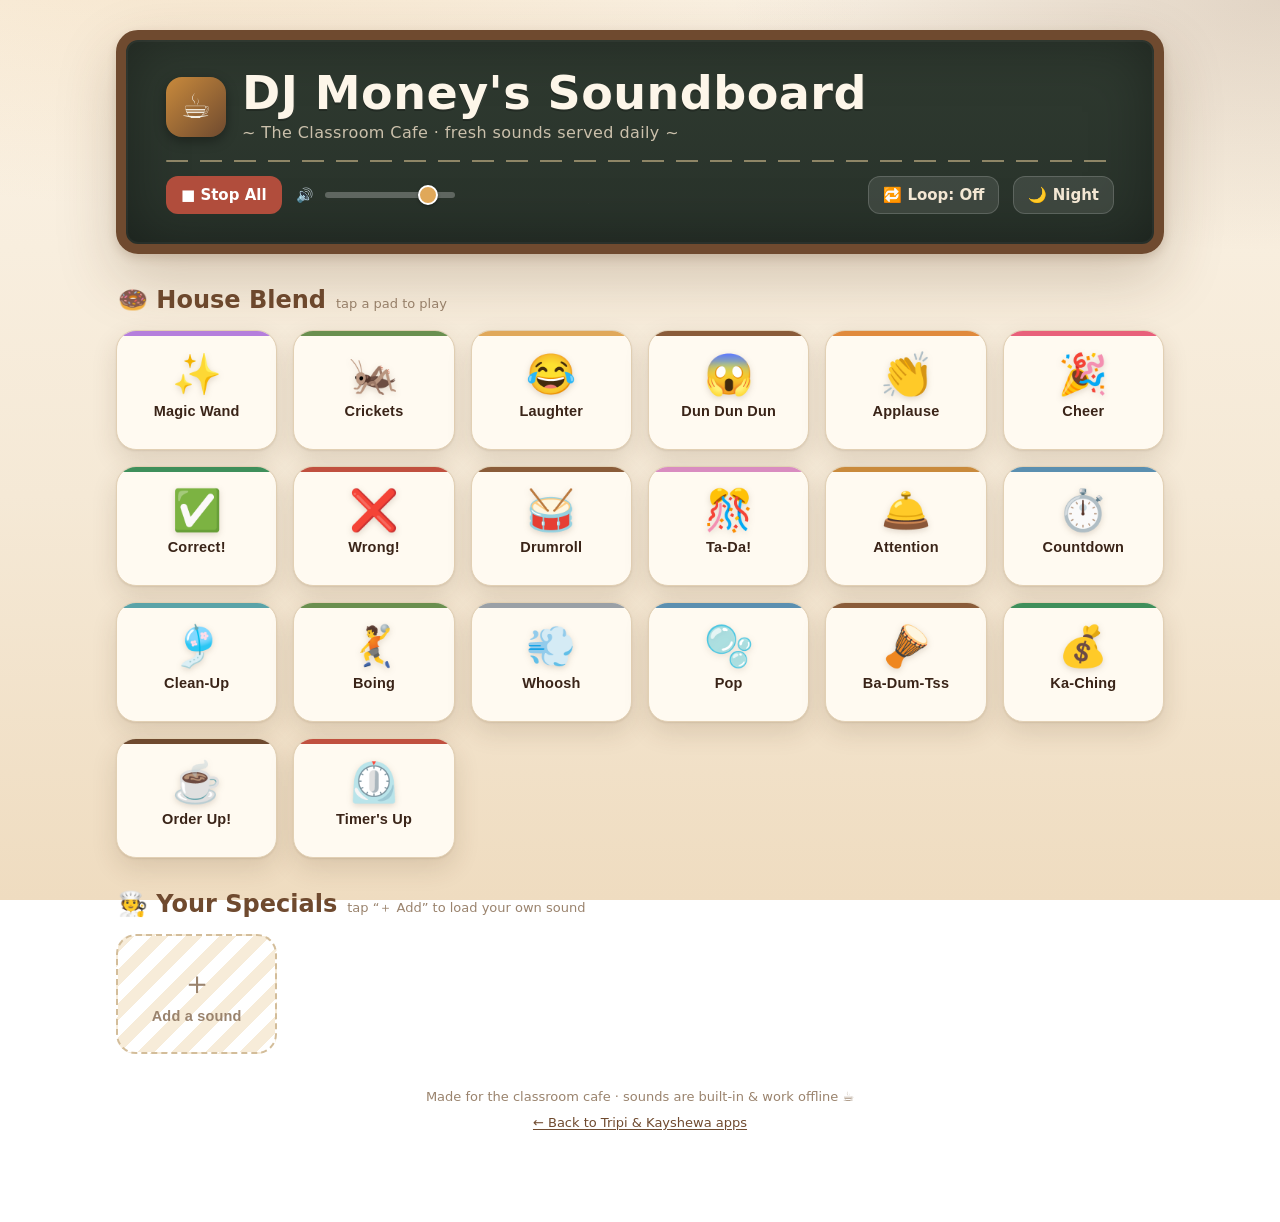
==== apps/soundboard/index.html @ e9bf2f73 "Add DJ Money's Soundboard — cafe-themed classroom soundboard app Self-contained soundboard under app" ====
<!DOCTYPE html>
<html lang="en">
<head>
<meta charset="utf-8">
<meta name="viewport" content="width=device-width, initial-scale=1, maximum-scale=1, user-scalable=no">
<meta name="description" content="DJ Money's Soundboard — a cafe-themed classroom soundboard with magic wand, applause, crickets, and your own custom sounds.">
<meta name="apple-mobile-web-app-capable" content="yes">
<meta name="theme-color" content="#6f4a2f">
<title>DJ Money's Soundboard ☕</title>
<style>
/* ============================================================
   DJ MONEY'S SOUNDBOARD — "Cafe" theme
   Self-contained: system fonts only, no CDNs, no external calls.
   ============================================================ */
:root{
  --crema:#f5e9d6; --crema2:#efdcc0; --foam:#fbf3e6;
  --espresso:#3a2418; --cocoa:#5b3a25; --coffee:#6f4a2f; --coffee2:#8a5c39;
  --caramel:#c98a3c; --caramel2:#e0a85a; --mocha:#7a5a44;
  --board:#2f3a30; --board-line:#5c6b5a;   /* chalkboard menu */
  --chalk:#f3efe4;
  --ink:#3a2418; --ink2:#6f5744; --ink3:#9a836d;
  --line:#e2d0b4; --line2:#d3bd9a;
  --card:#fffaf1; --card2:#f7ecd9;
  --good:#3f8f5b; --bad:#c0503f;
  --shadow:0 1px 2px rgba(80,50,20,.10),0 10px 26px rgba(80,50,20,.14);
  --shadow-lg:0 4px 10px rgba(80,50,20,.16),0 24px 60px rgba(80,50,20,.22);
  --radius:20px;
  --sans:'Trebuchet MS','Segoe UI',system-ui,-apple-system,Roboto,'Helvetica Neue',sans-serif;
  --display:'Marker Felt','Comic Sans MS','Trebuchet MS',var(--sans);
}
:root[data-theme="night"]{
  --crema:#241a13; --crema2:#1c140e; --foam:#2a1f16;
  --foam-panel:#2f2318;
  --ink:#f3e7d5; --ink2:#cdb79c; --ink3:#9c876e;
  --line:#40301f; --line2:#523d27;
  --card:#31251a; --card2:#3a2c1e;
  --board:#20281f; --board-line:#3d4a3b;
  --shadow:0 1px 2px rgba(0,0,0,.4),0 10px 26px rgba(0,0,0,.5);
  --shadow-lg:0 4px 10px rgba(0,0,0,.5),0 24px 60px rgba(0,0,0,.6);
}

*{box-sizing:border-box; -webkit-tap-highlight-color:transparent}
html{-webkit-text-size-adjust:100%}
body{
  margin:0; color:var(--ink); font-family:var(--sans); line-height:1.4;
  -webkit-font-smoothing:antialiased; min-height:100vh;
  background:
    radial-gradient(1200px 500px at 15% -10%, rgba(224,168,90,.20), transparent 60%),
    radial-gradient(1000px 460px at 100% 0%, rgba(111,74,47,.18), transparent 55%),
    linear-gradient(180deg,var(--foam),var(--crema) 55%,var(--crema2));
  background-attachment:fixed;
}
:root[data-theme="night"] body{
  background:
    radial-gradient(1200px 500px at 15% -10%, rgba(201,138,60,.14), transparent 60%),
    radial-gradient(1000px 460px at 100% 0%, rgba(0,0,0,.4), transparent 55%),
    linear-gradient(180deg,#2a1f16,#1c140e 60%,#150f0a);
}
.wrap{max-width:1100px; margin:0 auto; padding:clamp(14px,3vw,30px) clamp(12px,3vw,26px) 90px}

/* ---------------- Header: a cafe menu board ---------------- */
.board{
  position:relative; background:
    linear-gradient(180deg,var(--board),#28322a);
  border:10px solid var(--coffee); border-radius:22px;
  box-shadow:var(--shadow-lg), inset 0 0 0 2px rgba(255,255,255,.04), inset 0 0 60px rgba(0,0,0,.35);
  padding:clamp(18px,3.5vw,30px) clamp(18px,4vw,40px); color:var(--chalk); overflow:hidden;
  margin-bottom:clamp(16px,3vw,26px);
}
.board:before{ /* chalk dust texture */
  content:""; position:absolute; inset:0; pointer-events:none; opacity:.5;
  background:
    radial-gradient(2px 2px at 20% 30%, rgba(255,255,255,.06), transparent),
    radial-gradient(2px 2px at 70% 60%, rgba(255,255,255,.05), transparent),
    radial-gradient(1px 1px at 45% 80%, rgba(255,255,255,.05), transparent);
}
.board-top{display:flex; align-items:center; gap:16px; flex-wrap:wrap}
.logo{flex:none; width:60px; height:60px; border-radius:16px; display:grid; place-items:center;
  background:linear-gradient(135deg,var(--caramel),var(--coffee)); font-size:34px;
  box-shadow:0 4px 12px rgba(0,0,0,.35); position:relative}
.steam{position:absolute; top:-10px; left:50%; width:5px; height:14px; border-radius:3px;
  background:rgba(255,255,255,.5); filter:blur(2px); opacity:0; transform:translateX(-50%)}
.steam.s2{left:38%} .steam.s3{left:62%}
.logo:hover .steam{animation:steam 1.6s ease-in-out infinite}
.logo:hover .s2{animation-delay:.4s} .logo:hover .s3{animation-delay:.8s}
@keyframes steam{0%{opacity:0;transform:translate(-50%,0) scale(1)}30%{opacity:.7}100%{opacity:0;transform:translate(-50%,-16px) scale(1.6)}}
.title h1{margin:0; font-family:var(--display); font-weight:700; letter-spacing:.5px;
  font-size:clamp(28px,5.5vw,46px); line-height:1;
  color:#fdf6e9; text-shadow:0 2px 0 rgba(0,0,0,.25), 1px 1px 0 rgba(255,255,255,.06)}
.title .sub{display:block; margin-top:6px; font-family:var(--display); font-size:clamp(13px,2vw,16px);
  color:#e7d9c2; opacity:.85; letter-spacing:.4px}
.board-rule{height:2px; margin:16px 0 4px; border:0; border-radius:2px;
  background:repeating-linear-gradient(90deg, rgba(224,200,150,.55) 0 22px, transparent 22px 34px)}

/* ---------------- Controls bar ---------------- */
.controls{display:flex; align-items:center; gap:10px 14px; flex-wrap:wrap; margin-top:14px}
.ctrl{display:inline-flex; align-items:center; gap:9px; background:rgba(255,255,255,.10);
  border:1px solid rgba(255,255,255,.16); color:#f3e7d3; padding:9px 14px; border-radius:12px;
  font-size:15px; font-weight:600; cursor:pointer; font-family:var(--sans); user-select:none}
.ctrl:hover{background:rgba(255,255,255,.18)}
.ctrl:active{transform:translateY(1px)}
.ctrl.stop{background:rgba(192,80,63,.9); border-color:transparent; color:#fff}
.ctrl.stop:hover{background:#b5442f}
.vol{display:inline-flex; align-items:center; gap:10px; color:#f3e7d3; font-size:14px; font-weight:600}
.vol input[type=range]{-webkit-appearance:none; appearance:none; width:130px; height:6px; border-radius:6px;
  background:rgba(255,255,255,.25); outline:none}
.vol input[type=range]::-webkit-slider-thumb{-webkit-appearance:none; width:20px; height:20px; border-radius:50%;
  background:var(--caramel2); border:2px solid #fff; cursor:pointer; box-shadow:0 1px 3px rgba(0,0,0,.4)}
.vol input[type=range]::-moz-range-thumb{width:20px;height:20px;border-radius:50%;background:var(--caramel2);border:2px solid #fff;cursor:pointer}
.spacer{flex:1}

/* ---------------- Section headings ---------------- */
.section{margin:clamp(20px,3vw,30px) 2px 12px; display:flex; align-items:baseline; gap:10px}
.section h2{margin:0; font-family:var(--display); font-size:clamp(19px,3vw,24px); color:var(--coffee)}
:root[data-theme="night"] .section h2{color:var(--caramel2)}
.section .note{font-size:13px; color:var(--ink3)}

/* ---------------- Sound grid ---------------- */
.grid{display:grid; gap:clamp(10px,1.8vw,16px);
  grid-template-columns:repeat(auto-fill,minmax(150px,1fr))}
@media (max-width:520px){ .grid{grid-template-columns:repeat(2,1fr)} }

.pad{position:relative; border:1px solid var(--line); border-radius:var(--radius);
  background:var(--card); box-shadow:var(--shadow); cursor:pointer; user-select:none;
  padding:18px 12px 15px; min-height:120px; display:flex; flex-direction:column;
  align-items:center; justify-content:center; gap:9px; text-align:center;
  transition:transform .12s ease, box-shadow .12s ease, border-color .12s ease, background .12s;
  overflow:hidden; -webkit-user-select:none; touch-action:manipulation}
.pad:hover{transform:translateY(-3px); box-shadow:var(--shadow-lg); border-color:var(--line2)}
.pad:active{transform:translateY(0) scale(.97)}
.pad .emoji{font-size:clamp(30px,5vw,40px); line-height:1; filter:drop-shadow(0 2px 3px rgba(80,50,20,.18))}
.pad .label{font-size:14.5px; font-weight:700; color:var(--ink); letter-spacing:.2px}
.pad .tag{font-size:11px; color:var(--ink3); font-weight:600; text-transform:uppercase; letter-spacing:.5px}
/* warm accent stripe on top */
.pad:before{content:""; position:absolute; top:0; left:0; right:0; height:5px;
  background:var(--acc,var(--caramel))}
/* playing state */
.pad.playing{border-color:var(--acc,var(--caramel))}
.pad.playing .emoji{animation:bounce .5s ease}
@keyframes bounce{0%,100%{transform:translateY(0)}30%{transform:translateY(-8px) scale(1.12)}}
.pad .ring{position:absolute; inset:0; border-radius:var(--radius); pointer-events:none;
  box-shadow:0 0 0 0 var(--acc,var(--caramel)); opacity:0}
.pad.playing .ring{animation:ring .6s ease-out}
@keyframes ring{0%{opacity:.5; box-shadow:0 0 0 0 var(--acc)}100%{opacity:0; box-shadow:0 0 0 16px var(--acc)}}

/* custom pad extras */
.pad.custom .mini{position:absolute; top:6px; right:6px; display:flex; gap:4px; opacity:0; transition:opacity .12s}
.pad.custom:hover .mini, .pad.custom.show-mini .mini{opacity:1}
.mini button{width:26px; height:26px; border-radius:8px; border:1px solid var(--line2);
  background:var(--card2); color:var(--ink2); font-size:13px; cursor:pointer; display:grid; place-items:center; padding:0}
.mini button:hover{background:var(--line); color:var(--ink)}

/* empty / add slot */
.pad.add{background:repeating-linear-gradient(135deg,var(--card2) 0 12px, transparent 12px 24px);
  border:2px dashed var(--line2); box-shadow:none; color:var(--ink3)}
.pad.add:before{display:none}
.pad.add:hover{border-color:var(--caramel); color:var(--coffee); background:var(--card2)}
.pad.add .emoji{font-size:32px; filter:none}
.pad.add .label{color:inherit; font-weight:600}

/* toast + hidden file input */
#toast{position:fixed; left:50%; bottom:24px; transform:translateX(-50%) translateY(20px);
  background:var(--espresso); color:#fdf3e3; padding:11px 18px; border-radius:12px; font-size:14px;
  font-weight:600; box-shadow:var(--shadow-lg); opacity:0; pointer-events:none; transition:.25s; z-index:50; max-width:90vw}
#toast.show{opacity:1; transform:translateX(-50%) translateY(0)}
#file{display:none}

footer{margin-top:34px; text-align:center; color:var(--ink3); font-size:13px}
footer a{color:var(--coffee); text-decoration:underline; text-underline-offset:2px}
:root[data-theme="night"] footer a{color:var(--caramel2)}
.backhome{display:inline-flex; align-items:center; gap:6px; margin-top:8px}

/* modal for naming custom sounds */
#modal{position:fixed; inset:0; z-index:100; display:none; align-items:center; justify-content:center;
  background:rgba(40,25,12,.55); backdrop-filter:blur(4px); padding:22px}
#modal.show{display:flex}
.sheet{width:min(94vw,380px); background:var(--card); border:1px solid var(--line2); border-radius:20px;
  box-shadow:var(--shadow-lg); padding:24px 22px; text-align:center}
.sheet h3{margin:0 0 4px; font-family:var(--display); font-size:22px; color:var(--coffee)}
.sheet p{margin:0 0 16px; font-size:13.5px; color:var(--ink2)}
.emopick{display:flex; flex-wrap:wrap; gap:6px; justify-content:center; margin-bottom:14px}
.emopick button{width:40px; height:40px; border-radius:10px; border:1px solid var(--line); background:var(--card2);
  font-size:21px; cursor:pointer}
.emopick button.sel{border-color:var(--caramel); background:var(--caramel2); transform:scale(1.05)}
.sheet input[type=text]{width:100%; padding:12px 14px; border-radius:12px; border:1px solid var(--line2);
  background:var(--foam); color:var(--ink); font-size:16px; font-family:var(--sans); outline:none}
:root[data-theme="night"] .sheet input[type=text]{background:var(--crema)}
.sheet input:focus{border-color:var(--caramel)}
.sheet-btns{display:flex; gap:10px; margin-top:18px}
.sheet-btns button{flex:1; padding:12px; border-radius:12px; border:0; font-size:15px; font-weight:700; cursor:pointer; font-family:var(--sans)}
.sheet-btns .ok{background:var(--coffee); color:#fff}
.sheet-btns .ok:hover{background:var(--cocoa)}
.sheet-btns .cancel{background:var(--card2); color:var(--ink2); border:1px solid var(--line)}
</style>
</head>
<body>
<div class="wrap">

  <!-- ======== Header board ======== -->
  <header class="board">
    <div class="board-top">
      <div class="logo">☕<span class="steam s1"></span><span class="steam s2"></span><span class="steam s3"></span></div>
      <div class="title">
        <h1>DJ Money's Soundboard</h1>
        <span class="sub">~ The Classroom Cafe · fresh sounds served daily ~</span>
      </div>
    </div>
    <hr class="board-rule">
    <div class="controls">
      <button class="ctrl stop" id="stopAll" title="Stop everything">■ Stop All</button>
      <label class="vol" title="Volume">🔊
        <input type="range" id="vol" min="0" max="1" step="0.01" value="0.85" aria-label="Volume">
      </label>
      <span class="spacer"></span>
      <button class="ctrl" id="loopBtn" title="Loop the next sound you press" aria-pressed="false">🔁 Loop: Off</button>
      <button class="ctrl" id="themeBtn" title="Toggle day / night">🌙 Night</button>
    </div>
  </header>

  <!-- ======== Preset sounds ======== -->
  <div class="section"><h2>🍩 House Blend</h2><span class="note">tap a pad to play</span></div>
  <main class="grid" id="presetGrid"></main>

  <!-- ======== Custom / programmable ======== -->
  <div class="section"><h2>🧑‍🍳 Your Specials</h2><span class="note">tap “＋ Add” to load your own sound</span></div>
  <main class="grid" id="customGrid"></main>

  <footer>
    <div>Made for the classroom cafe · sounds are built-in &amp; work offline ☕</div>
    <a class="backhome" href="../../">← Back to Tripi &amp; Kayshewa apps</a>
  </footer>
</div>

<input type="file" id="file" accept="audio/*">
<div id="toast"></div>

<!-- naming modal -->
<div id="modal" role="dialog" aria-modal="true" aria-label="Name your sound">
  <div class="sheet">
    <h3 id="modalTitle">Name your special</h3>
    <p>Pick an icon and a name for this button.</p>
    <div class="emopick" id="emopick"></div>
    <input type="text" id="soundName" maxlength="24" placeholder="e.g. Air Horn" autocomplete="off">
    <div class="sheet-btns">
      <button class="cancel" id="modalCancel">Cancel</button>
      <button class="ok" id="modalOk">Save</button>
    </div>
  </div>
</div>

<script>
/* ============================================================
   PRESET SOUND CONFIG — the 5 requested + more classroom picks.
   To swap a clip, just replace the file in ./sounds/ (keep name).
   `acc` is the pad's accent colour.
   ============================================================ */
const PRESETS = [
  { file:"magic-wand",    emoji:"✨", label:"Magic Wand",  acc:"#b57edc" },
  { file:"crickets",      emoji:"🦗", label:"Crickets",    acc:"#6a8f4f" },
  { file:"laughter",      emoji:"😂", label:"Laughter",    acc:"#e0a85a" },
  { file:"dramatic",      emoji:"😱", label:"Dun Dun Dun", acc:"#8a5c39" },
  { file:"applause",      emoji:"👏", label:"Applause",    acc:"#e08a3c" },
  { file:"cheer",         emoji:"🎉", label:"Cheer",       acc:"#e8607a" },
  { file:"ding",          emoji:"✅", label:"Correct!",    acc:"#3f8f5b" },
  { file:"buzzer",        emoji:"❌", label:"Wrong!",      acc:"#c0503f" },
  { file:"drumroll",      emoji:"🥁", label:"Drumroll",    acc:"#8a5c39" },
  { file:"tada",          emoji:"🎊", label:"Ta-Da!",      acc:"#d98cc0" },
  { file:"bell",          emoji:"🛎️", label:"Attention",   acc:"#c98a3c" },
  { file:"countdown",     emoji:"⏱️", label:"Countdown",   acc:"#5b8fb0" },
  { file:"chime",         emoji:"🎐", label:"Clean-Up",    acc:"#5aa3a8" },
  { file:"boing",         emoji:"🤾", label:"Boing",       acc:"#6a8f4f" },
  { file:"whoosh",        emoji:"💨", label:"Whoosh",      acc:"#9aa0a6" },
  { file:"pop",           emoji:"🫧", label:"Pop",         acc:"#5b8fb0" },
  { file:"rimshot",       emoji:"🪘", label:"Ba-Dum-Tss",  acc:"#8a5c39" },
  { file:"cash-register", emoji:"💰", label:"Ka-Ching",    acc:"#3f8f5b" },
  { file:"order-up",      emoji:"☕", label:"Order Up!",   acc:"#6f4a2f" },
  { file:"timer",         emoji:"⏲️", label:"Timer's Up",  acc:"#c0503f" },
];
const CUSTOM_ACCENTS = ["#b57edc","#e08a3c","#3f8f5b","#5b8fb0","#e8607a","#6a8f4f","#c98a3c","#8a5c39"];
const CUSTOM_EMOJIS = ["🎵","📣","🔊","🎺","🎸","🐶","🐱","🚀","⭐","🔥","🎈","🍕","🦄","👽","🤖","🎮","⚡","💥","🥳","🎯"];
const MAX_CUSTOM = 8;

/* ============================================================
   AUDIO ENGINE (Web Audio API) — instant, overlapping, Stop All.
   ============================================================ */
let AC = null, master = null;
const buffers = new Map();     // key -> AudioBuffer
const active = new Set();      // live source nodes (for Stop All)
let loopMode = false;

function ensureCtx(){
  if(AC) return;
  AC = new (window.AudioContext || window.webkitAudioContext)();
  master = AC.createGain();
  master.gain.value = parseFloat(document.getElementById('vol').value);
  master.connect(AC.destination);
}
async function loadBuffer(key, url){
  if(buffers.has(key)) return buffers.get(key);
  const res = await fetch(url);
  if(!res.ok) throw new Error("fetch "+url);
  const arr = await res.arrayBuffer();
  const buf = await AC.decodeAudioData(arr);
  buffers.set(key, buf);
  return buf;
}
async function loadBufferFromBlob(key, blob){
  if(buffers.has(key)) return buffers.get(key);
  const arr = await blob.arrayBuffer();
  const buf = await AC.decodeAudioData(arr.slice(0));
  buffers.set(key, buf);
  return buf;
}
function playBuffer(buf, padEl){
  const src = AC.createBufferSource();
  src.buffer = buf;
  src.loop = loopMode;
  src.connect(master);
  src.start(0);
  active.add(src);
  if(padEl){
    padEl.classList.remove('playing'); void padEl.offsetWidth; padEl.classList.add('playing');
    src._pad = padEl;
  }
  src.onended = ()=>{ active.delete(src); if(padEl && !anyActiveForPad(padEl)) padEl.classList.remove('playing'); };
}
function anyActiveForPad(pad){ for(const s of active){ if(s._pad===pad) return true; } return false; }
function stopAll(){
  for(const s of active){ try{ s.stop(); }catch(e){} }
  active.clear();
  document.querySelectorAll('.pad.playing').forEach(p=>p.classList.remove('playing'));
}

/* ============================================================
   IndexedDB — persist uploaded custom sounds (blobs) per device.
   ============================================================ */
const DB_NAME="djmoney_soundboard", STORE="customs";
function openDB(){
  return new Promise((res,rej)=>{
    const r = indexedDB.open(DB_NAME,1);
    r.onupgradeneeded = ()=>{ r.result.createObjectStore(STORE,{keyPath:"id"}); };
    r.onsuccess = ()=>res(r.result);
    r.onerror = ()=>rej(r.error);
  });
}
async function dbAll(){
  const db=await openDB();
  return new Promise((res,rej)=>{
    const tx=db.transaction(STORE,"readonly").objectStore(STORE).getAll();
    tx.onsuccess=()=>res(tx.result||[]); tx.onerror=()=>rej(tx.error);
  });
}
async function dbPut(rec){
  const db=await openDB();
  return new Promise((res,rej)=>{
    const tx=db.transaction(STORE,"readwrite").objectStore(STORE).put(rec);
    tx.onsuccess=()=>res(); tx.onerror=()=>rej(tx.error);
  });
}
async function dbDel(id){
  const db=await openDB();
  return new Promise((res,rej)=>{
    const tx=db.transaction(STORE,"readwrite").objectStore(STORE).delete(id);
    tx.onsuccess=()=>res(); tx.onerror=()=>rej(tx.error);
  });
}

/* ============================================================
   RENDER
   ============================================================ */
const presetGrid=document.getElementById('presetGrid');
const customGrid=document.getElementById('customGrid');
let customs=[]; // {id,name,emoji,acc,blob}

function padEl(cfg, kind){
  const el=document.createElement('button');
  el.className='pad'+(kind==='custom'?' custom':'');
  el.style.setProperty('--acc', cfg.acc||'#c98a3c');
  el.innerHTML =
    `<span class="ring"></span>
     <span class="emoji">${cfg.emoji}</span>
     <span class="label">${escapeHtml(cfg.label)}</span>`+
    (kind==='custom'
      ? `<span class="mini"><button class="edit" title="Rename">✎</button><button class="del" title="Delete">🗑</button></span>`
      : `<span class="tag"></span>`);
  return el;
}
function escapeHtml(s){return String(s).replace(/[&<>"]/g,c=>({'&':'&amp;','<':'&lt;','>':'&gt;','"':'&quot;'}[c]));}

function renderPresets(){
  PRESETS.forEach(cfg=>{
    const el=padEl(cfg,'preset');
    el.addEventListener('click', async ()=>{
      ensureCtx(); if(AC.state==='suspended') await AC.resume();
      try{ const buf=await loadBuffer(cfg.file, `sounds/${cfg.file}.wav`); playBuffer(buf, el); }
      catch(e){ toast("Couldn't load that sound"); console.error(e); }
    });
    presetGrid.appendChild(el);
  });
}

function renderCustoms(){
  customGrid.innerHTML='';
  customs.forEach(c=>{
    const el=padEl(c,'custom');
    el.addEventListener('click', async (ev)=>{
      if(ev.target.closest('.mini')) return;
      ensureCtx(); if(AC.state==='suspended') await AC.resume();
      try{ const buf=await loadBufferFromBlob('c_'+c.id, c.blob); playBuffer(buf, el); }
      catch(e){ toast("This file couldn't be played"); console.error(e); }
    });
    el.querySelector('.del').addEventListener('click', async (ev)=>{
      ev.stopPropagation();
      if(confirm(`Delete "${c.name}"?`)){
        await dbDel(c.id); customs=customs.filter(x=>x.id!==c.id); buffers.delete('c_'+c.id); renderCustoms();
        toast("Deleted");
      }
    });
    el.querySelector('.edit').addEventListener('click', (ev)=>{ ev.stopPropagation(); openModal(c); });
    customGrid.appendChild(el);
  });
  // add-slot(s)
  if(customs.length < MAX_CUSTOM){
    const add=document.createElement('button');
    add.className='pad add';
    add.innerHTML=`<span class="emoji">＋</span><span class="label">Add a sound</span>`;
    add.addEventListener('click', ()=>{ pendingEdit=null; document.getElementById('file').click(); });
    customGrid.appendChild(add);
  }
}

/* ============================================================
   UPLOAD + NAMING MODAL
   ============================================================ */
const fileInput=document.getElementById('file');
const modal=document.getElementById('modal');
let pendingBlob=null, pendingEdit=null, pickedEmoji=CUSTOM_EMOJIS[0];

fileInput.addEventListener('change', ()=>{
  const f=fileInput.files[0]; fileInput.value='';
  if(!f) return;
  if(f.size > 8*1024*1024){ toast("That file is a bit big (max ~8 MB)"); return; }
  // sanity: try decoding before saving
  ensureCtx();
  const reader=new FileReader();
  reader.onload=async ()=>{
    try{ await AC.decodeAudioData(reader.result.slice(0)); }
    catch(e){ toast("That doesn't look like a playable audio file"); return; }
    pendingBlob=f;
    openModal(null, f.name.replace(/\.[^.]+$/,'').slice(0,24));
  };
  reader.readAsArrayBuffer(f);
});

function buildEmojiPicker(sel){
  const wrap=document.getElementById('emopick'); wrap.innerHTML='';
  CUSTOM_EMOJIS.forEach(em=>{
    const b=document.createElement('button'); b.textContent=em;
    if(em===sel) b.classList.add('sel');
    b.addEventListener('click', ()=>{ pickedEmoji=em; wrap.querySelectorAll('button').forEach(x=>x.classList.remove('sel')); b.classList.add('sel'); });
    wrap.appendChild(b);
  });
}
function openModal(editRec, suggestedName){
  pendingEdit=editRec||null;
  pickedEmoji = editRec ? editRec.emoji : CUSTOM_EMOJIS[Math.floor(Math.random()*CUSTOM_EMOJIS.length)];
  buildEmojiPicker(pickedEmoji);
  const nameEl=document.getElementById('soundName');
  nameEl.value = editRec ? editRec.name : (suggestedName||'');
  document.getElementById('modalTitle').textContent = editRec ? "Edit special" : "Name your special";
  modal.classList.add('show');
  setTimeout(()=>nameEl.focus(),40);
}
function closeModal(){ modal.classList.remove('show'); pendingBlob=null; pendingEdit=null; }
document.getElementById('modalCancel').addEventListener('click', closeModal);
modal.addEventListener('click', e=>{ if(e.target===modal) closeModal(); });
document.getElementById('soundName').addEventListener('keydown', e=>{ if(e.key==='Enter') document.getElementById('modalOk').click(); });

document.getElementById('modalOk').addEventListener('click', async ()=>{
  const name=(document.getElementById('soundName').value||'').trim() || 'My Sound';
  if(pendingEdit){
    pendingEdit.name=name; pendingEdit.emoji=pickedEmoji;
    await dbPut(stripBlobRec(pendingEdit));
    renderCustoms(); closeModal(); toast("Updated");
    return;
  }
  if(!pendingBlob){ closeModal(); return; }
  const rec={ id:Date.now().toString(36)+Math.random().toString(36).slice(2,6),
    name, emoji:pickedEmoji, acc:CUSTOM_ACCENTS[customs.length%CUSTOM_ACCENTS.length], blob:pendingBlob };
  try{
    await dbPut(rec); customs.push(rec); renderCustoms(); closeModal();
    toast(`Added "${name}" ✓`);
  }catch(e){ toast("Couldn't save (storage full?)"); console.error(e); }
});
function stripBlobRec(r){ return {id:r.id,name:r.name,emoji:r.emoji,acc:r.acc,blob:r.blob}; }

/* ============================================================
   CONTROLS
   ============================================================ */
document.getElementById('stopAll').addEventListener('click', stopAll);
document.getElementById('vol').addEventListener('input', e=>{
  ensureCtx(); master.gain.value=parseFloat(e.target.value);
});
const loopBtn=document.getElementById('loopBtn');
loopBtn.addEventListener('click', ()=>{
  loopMode=!loopMode;
  loopBtn.textContent = loopMode ? "🔁 Loop: On" : "🔁 Loop: Off";
  loopBtn.setAttribute('aria-pressed', loopMode);
  loopBtn.style.background = loopMode ? 'rgba(224,168,90,.9)' : '';
  loopBtn.style.color = loopMode ? '#3a2418' : '';
  if(!loopMode) stopAll();
});
// theme
const themeBtn=document.getElementById('themeBtn');
function applyTheme(mode){
  document.documentElement.setAttribute('data-theme', mode);
  themeBtn.textContent = mode==='night' ? "☀️ Day" : "🌙 Night";
  try{ localStorage.setItem('dj_theme', mode); }catch(e){}
}
themeBtn.addEventListener('click', ()=>{
  const cur=document.documentElement.getAttribute('data-theme')==='night'?'night':'day';
  applyTheme(cur==='night'?'day':'night');
});
try{ const s=localStorage.getItem('dj_theme'); if(s) applyTheme(s); }catch(e){}

// keyboard: spacebar / Esc = Stop All ; number keys 1-9,0 trigger first presets
document.addEventListener('keydown', e=>{
  if(e.target.tagName==='INPUT') return;
  if(e.key===' '||e.key==='Escape'){ e.preventDefault(); stopAll(); return; }
  if(/^[0-9]$/.test(e.key)){
    const idx = e.key==='0'?9:parseInt(e.key)-1;
    const pad=presetGrid.children[idx]; if(pad) pad.click();
  }
});

/* toast */
let toastT=null;
function toast(msg){
  const el=document.getElementById('toast'); el.textContent=msg; el.classList.add('show');
  clearTimeout(toastT); toastT=setTimeout(()=>el.classList.remove('show'),2200);
}

/* ============================================================
   BOOT
   ============================================================ */
(async function boot(){
  renderPresets();
  try{
    const recs=await dbAll();
    customs = recs.sort((a,b)=> (a.id<b.id?-1:1));
  }catch(e){ customs=[]; console.warn("IndexedDB unavailable", e); }
  renderCustoms();
  // Warm up the audio context + preload presets after the first user gesture.
  const warm=async ()=>{
    ensureCtx(); if(AC.state==='suspended'){ try{ await AC.resume(); }catch(e){} }
    PRESETS.forEach(p=> loadBuffer(p.file, `sounds/${p.file}.wav`).catch(()=>{}) );
    window.removeEventListener('pointerdown', warm); window.removeEventListener('keydown', warm);
  };
  window.addEventListener('pointerdown', warm, {once:false});
  window.addEventListener('keydown', warm, {once:false});
})();
</script>
</body>
</html>
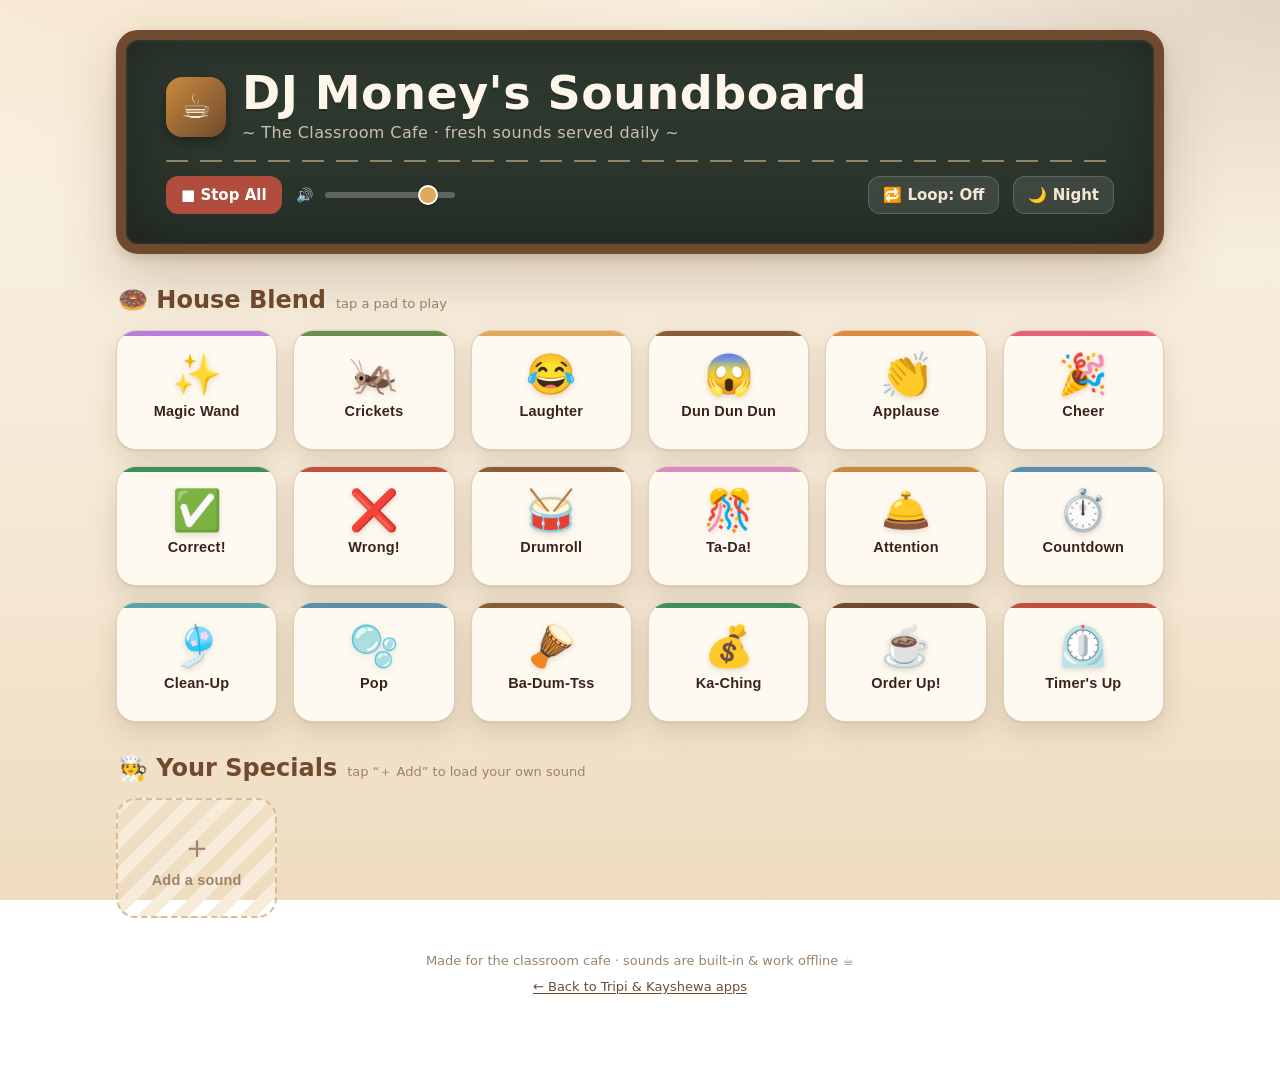
==== commit d2d59a44: "Soundboard: classic Dun-Dun-Dun & Ba-Dum-Tss, kids cheer, drop Boing/Whoosh - Dun Dun Dun: synthesiz" ====
--- a/apps/soundboard/index.html
+++ b/apps/soundboard/index.html
@@ -268,8 +268,6 @@
   { file:"bell",          emoji:"🛎️", label:"Attention",   acc:"#c98a3c" },
   { file:"countdown",     emoji:"⏱️", label:"Countdown",   acc:"#5b8fb0" },
   { file:"chime",         emoji:"🎐", label:"Clean-Up",    acc:"#5aa3a8" },
-  { file:"boing",         emoji:"🤾", label:"Boing",       acc:"#6a8f4f" },
-  { file:"whoosh",        emoji:"💨", label:"Whoosh",      acc:"#9aa0a6" },
   { file:"pop",           emoji:"🫧", label:"Pop",         acc:"#5b8fb0" },
   { file:"rimshot",       emoji:"🪘", label:"Ba-Dum-Tss",  acc:"#8a5c39" },
   { file:"cash-register", emoji:"💰", label:"Ka-Ching",    acc:"#3f8f5b" },
